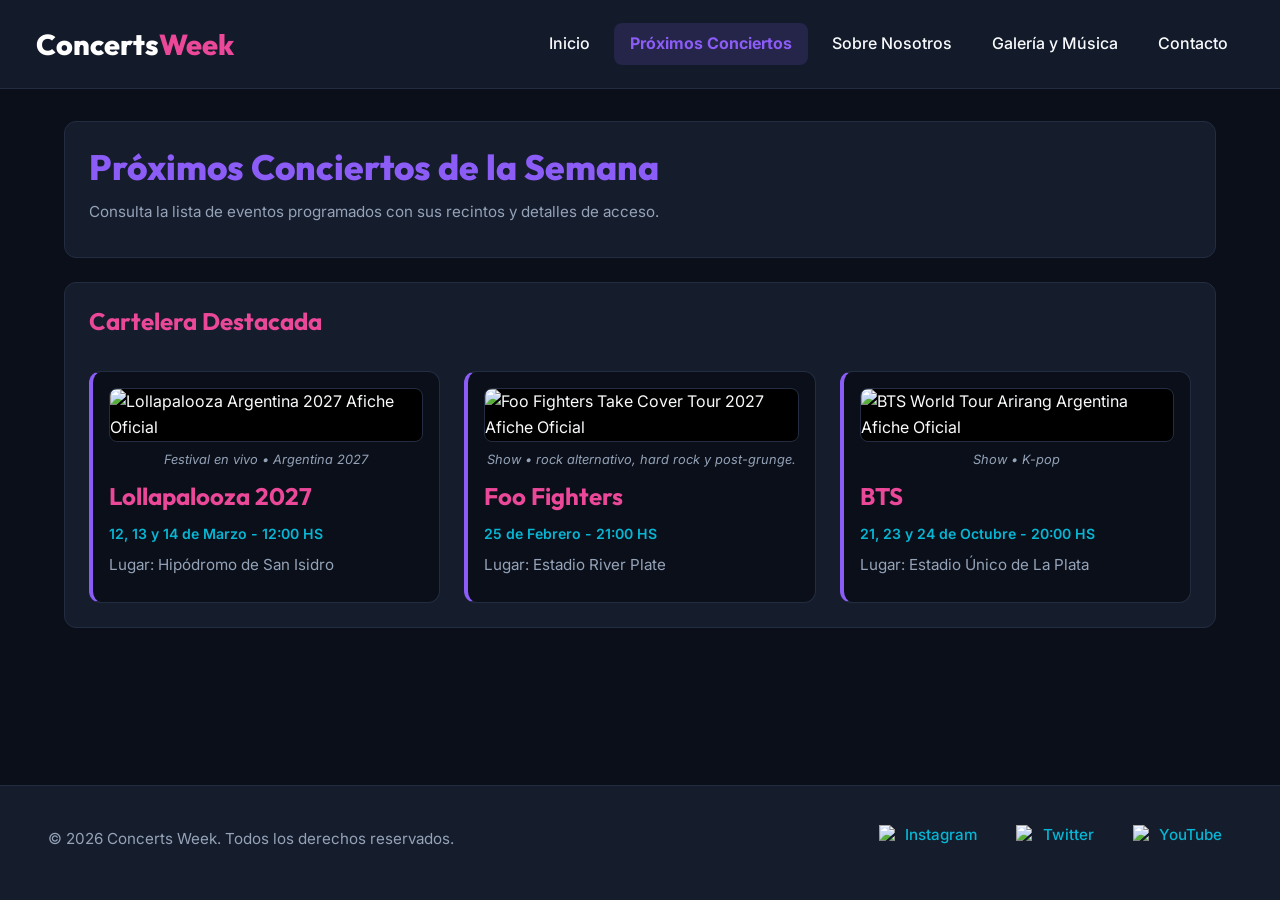
==== pages/conciertos.html @ 482550b6 "feat: add bootstrap navbar with responsive hamburger menu across all pages" ====
<!DOCTYPE html>
<html lang="es">
<head>
    <meta charset="UTF-8">
    <meta name="viewport" content="width=device-width, initial-scale=1.0">
    <title>Concerts Week | Próximos Conciertos</title>
    <!-- Google Fonts -->
    <link rel="preconnect" href="https://fonts.googleapis.com">
    <link rel="preconnect" href="https://fonts.gstatic.com" crossorigin>
    <link href="https://fonts.googleapis.com/css2?family=Inter:wght@300;400;500;600&family=Outfit:wght@600;700;800&display=swap" rel="stylesheet">
    <!-- Bootstrap 5 CSS via CDN -->
    <link href="https://cdn.jsdelivr.net/npm/bootstrap@5.3.3/dist/css/bootstrap.min.css" rel="stylesheet" integrity="sha384-QWTKZyjpPEjISv5WaRU9OFeRpok6YctnYmDr5pNlyT2bRjXh0JMhjY6hW+ALEwIH" crossorigin="anonymous">
    <!-- Hoja de Estilos Externa Personalizada -->
    <link rel="stylesheet" href="../styles/styles.css">
</head>
<body>

    <!-- NAVBAR DE BOOTSTRAP CON MENÚ HAMBURGUESA -->
    <header>
        <nav class="navbar navbar-expand-lg navbar-custom">
            <div class="container-fluid max-w-7xl">
                <a class="navbar-brand brand-title" href="../index.html">Concerts<span class="brand-accent">Week</span></a>
                <button class="navbar-toggler" type="button" data-bs-toggle="collapse" data-bs-target="#navbarMain" aria-controls="navbarMain" aria-expanded="false" aria-label="Toggle navigation">
                    <span class="navbar-toggler-icon"></span>
                </button>
                <div class="collapse navbar-collapse" id="navbarMain">
                    <ul class="navbar-nav ms-auto mb-2 mb-lg-0 gap-2">
                        <li class="nav-item"><a class="nav-link" href="../index.html">Inicio</a></li>
                        <li class="nav-item"><a class="nav-link active-page" href="conciertos.html">Próximos Conciertos</a></li>
                        <li class="nav-item"><a class="nav-link" href="nosotros.html">Sobre Nosotros</a></li>
                        <li class="nav-item"><a class="nav-link" href="galeria.html">Galería y Música</a></li>
                        <li class="nav-item"><a class="nav-link" href="contacto.html">Contacto</a></li>
                    </ul>
                </div>
            </div>
        </nav>
    </header>

    <main class="main-content">
        <section class="content-section">
            <h1>Próximos Conciertos de la Semana</h1>
            <p>Consulta la lista de eventos programados con sus recintos y detalles de acceso.</p>
        </section>

        <section class="content-section">
            <h2>Cartelera Destacada</h2>
            
            <section class="row g-4 mt-1">
                <!-- TARJETA 1: LOLLAPALOOZA ARGENTINA 2027 -->
                <article class="col-12 col-md-4">
                    <section class="card-interactive">
                        <figure class="concert-card-figure">
                            <img src="https://images.unsplash.com/photo-1514525253161-7a46d19cd819?w=800" alt="Lollapalooza Argentina 2027 Afiche Oficial" class="concert-card-image">
                            <figcaption class="concert-card-caption">Festival en vivo • Argentina 2027</figcaption>
                        </figure>
                        <h2>Lollapalooza 2027</h2>
                        <p class="concert-info">12, 13 y 14 de Marzo - 12:00 HS</p>
                        <p>Lugar: Hipódromo de San Isidro</p>
                    </section>
                </article>

                <!-- TARJETA 2: FOO FIGHTERS TAKE COVER TOUR -->
                <article class="col-12 col-md-4">
                    <section class="card-interactive">
                        <figure class="concert-card-figure">
                            <img src="https://images.unsplash.com/photo-1470225620780-dba8ba36b745?w=800" alt="Foo Fighters Take Cover Tour 2027 Afiche Oficial" class="concert-card-image">
                            <figcaption class="concert-card-caption">Show • rock alternativo, hard rock y post-grunge.</figcaption>
                        </figure>
                        <h2>Foo Fighters</h2>
                        <p class="concert-info">25 de Febrero - 21:00 HS</p>
                        <p>Lugar: Estadio River Plate</p>
                    </section>
                </article>

                <!-- TARJETA 3: BTS WORLD TOUR ARIRANG -->
                <article class="col-12 col-md-4">
                    <section class="card-interactive">
                        <figure class="concert-card-figure">
                            <img src="https://images.unsplash.com/photo-1459749411175-04bf5292ceea?w=800" alt="BTS World Tour Arirang Argentina Afiche Oficial" class="concert-card-image">
                            <figcaption class="concert-card-caption">Show • K-pop</figcaption>
                        </figure>
                        <h2>BTS</h2>
                        <p class="concert-info">21, 23 y 24 de Octubre - 20:00 HS</p>
                        <p>Lugar: Estadio Único de La Plata</p>
                    </section>
                </article>
            </section>
        </section>
    </main>

    <footer class="main-footer">
        <p>&copy; 2026 Concerts Week. Todos los derechos reservados.</p>
        <nav class="footer-nav">
            <ul class="footer-list">
                <li>
                    <a href="https://instagram.com" target="_blank" rel="noopener noreferrer" class="social-link">
                        <img src="https://cdn-icons-png.flaticon.com/512/174/174855.png" alt="Icono de Instagram" class="social-icon">
                        Instagram
                    </a>
                </li>
                <li>
                    <a href="https://twitter.com" target="_blank" rel="noopener noreferrer" class="social-link">
                        <img src="https://cdn-icons-png.flaticon.com/512/5968/5968958.png" alt="Icono de Twitter / X" class="social-icon">
                        Twitter
                    </a>
                </li>
                <li>
                    <a href="https://youtube.com" target="_blank" rel="noopener noreferrer" class="social-link">
                        <img src="https://cdn-icons-png.flaticon.com/512/1384/1384060.png" alt="Icono de YouTube" class="social-icon">
                        YouTube
                    </a>
                </li>
            </ul>
        </nav>
    </footer>

    <!-- Bootstrap 5 JS Bundle via CDN -->
    <script src="https://cdn.jsdelivr.net/npm/bootstrap@5.3.3/dist/js/bootstrap.bundle.min.js" integrity="sha384-YvpcrYf0tY3lHB60NNkmXc5s9fDVZLESaAA55NDzOxhy9GkcIdslK1eN7N6jIeHz" crossorigin="anonymous"></script>
</body>
</html>
---- styles/styles.css ----
/* ==========================================================================
   1. RESETEO GLOBAL Y VARIABLES DE PALETA PROPIA
   ========================================================================== */
* {
  margin: 0;
  padding: 0;
  box-sizing: border-box;
}

:root {
  /* Paleta Nocturna (Nightlife) */
  --color-bg-primary: #0b0f19;       /* Fondo oscuro principal */
  --color-bg-card: #151c2c;          /* Fondo para tarjetas e islas */
  --color-border: #232d42;           /* Color de bordes */
  
  /* Acentos Neón */
  --color-primary: #8b5cf6;          /* Violeta Neón */
  --color-secondary: #ec4899;        /* Rosa Neón */
  --color-accent: #06b6d4;           /* Cían Neón */

  /* Textos */
  --color-text-main: #f8fafc;        /* Texto principal */
  --color-text-muted: #94a3b8;       /* Texto secundario */
  --color-text-white: #ffffff;

  /* Tipografías de Google Fonts */
  --font-heading: 'Outfit', 'Segoe UI', sans-serif;
  --font-body: 'Inter', 'Helvetica Neue', sans-serif;
}

/* ==========================================================================
   2. ESTILOS BASE Y JERARQUÍA TIPOGRÁFICA (SÓLO H1 Y H2)
   ========================================================================== */
body {
  background-color: var(--color-bg-primary) !important;
  color: var(--color-text-main) !important;
  font-family: var(--font-body);
  font-size: 1rem;
  line-height: 1.6;
  min-height: 100vh;
  display: flex;
  flex-direction: column;
}

h1, h2 {
  font-family: var(--font-heading);
  color: var(--color-text-white);
  line-height: 1.2;
}

h1 {
  font-size: 2.2rem;
  font-weight: 800;
  color: var(--color-primary);
  margin-bottom: 0.75rem;
}

h2 {
  font-size: 1.5rem;
  font-weight: 700;
  color: var(--color-secondary);
  margin-bottom: 0.75rem;
}

p {
  color: var(--color-text-muted);
  font-size: 0.95rem;
  margin-bottom: 0.5rem;
}

/* ==========================================================================
   3. ESTADOS INTERACTIVOS PROPIOS (:HOVER, :FOCUS, :ACTIVE Y TRANSICIONES)
   ========================================================================== */
a {
  color: var(--color-accent);
  text-decoration: none;
  transition: color 0.3s ease, background-color 0.3s ease, transform 0.2s ease, box-shadow 0.3s ease;
}

a:hover {
  color: var(--color-secondary);
}

a:focus-visible {
  outline: 2px solid var(--color-accent);
  outline-offset: 3px;
  border-radius: 4px;
}

a:active {
  transform: scale(0.97);
}

.btn-custom,
.card-interactive,
.nav-link,
.form-input,
.form-textarea {
  transition: all 0.3s ease-in-out;
}

/* ==========================================================================
   4. ADAPTACIÓN DE NAVBAR DE BOOTSTRAP A LA PALETA DEL SITIO
   ========================================================================== */
.navbar-custom {
  background-color: rgba(21, 28, 44, 0.95) !important;
  backdrop-filter: blur(8px);
  border-bottom: 1px solid var(--color-border);
  padding: 1rem 1.5rem;
}

.brand-title {
  font-family: var(--font-heading);
  font-size: 1.8rem;
  font-weight: 800;
  color: var(--color-text-white);
}

.brand-accent {
  color: var(--color-secondary);
}

.navbar-toggler {
  border-color: var(--color-border) !important;
  background-color: var(--color-bg-primary) !important;
  transition: transform 0.2s ease, border-color 0.3s ease;
}

.navbar-toggler:hover {
  border-color: var(--color-primary) !important;
}

.navbar-toggler:focus {
  box-shadow: 0 0 0 0.25rem rgba(139, 92, 246, 0.4) !important;
}

.navbar-toggler-icon {
  filter: invert(1);
}

.navbar-custom .nav-link {
  color: var(--color-text-main) !important;
  font-weight: 500;
  padding: 0.5rem 1rem !important;
  border-radius: 8px;
}

.navbar-custom .nav-link:hover {
  color: var(--color-primary) !important;
  background-color: var(--color-border);
}

.navbar-custom .nav-link:focus-visible {
  outline: 2px solid var(--color-primary);
}

.navbar-custom .nav-link:active {
  transform: scale(0.95);
}

.navbar-custom .nav-link.active-page {
  color: var(--color-primary) !important;
  background-color: rgba(139, 92, 246, 0.15);
  font-weight: 700;
}

/* ==========================================================================
   5. CARRUSEL DE BOOTSTRAP ESTILO HERO / ESTADIO
   ========================================================================== */
.carousel-hero {
  width: 100%;
  position: relative;
  border-bottom: 1px solid var(--color-border);
}

.carousel-hero .carousel-img {
  height: 65vh;
  min-height: 420px;
  max-height: 680px;
  object-fit: cover;
  filter: brightness(0.82);
}

.carousel-hero-caption {
  position: absolute;
  top: 0;
  bottom: 0;
  left: 0;
  right: 0;
  display: flex;
  flex-direction: column;
  justify-content: center;
  align-items: center;
  text-align: center;
  padding: 2rem 1rem;
  background: linear-gradient(180deg, rgba(11, 15, 25, 0.3) 0%, rgba(11, 15, 25, 0.88) 100%);
  z-index: 10;
}

.hero-display-title {
  font-family: var(--font-heading);
  font-size: calc(2.2rem + 2vw);
  font-weight: 800;
  color: var(--color-text-white);
  letter-spacing: -1px;
  margin-bottom: 0.5rem;
  text-shadow: 0 4px 20px rgba(0, 0, 0, 0.8);
}

.hero-display-subtitle {
  font-size: calc(1rem + 0.5vw);
  color: var(--color-text-main);
  font-weight: 500;
  max-width: 700px;
  margin-bottom: 1.5rem;
  text-shadow: 0 2px 10px rgba(0, 0, 0, 0.9);
}

.carousel-indicators [data-bs-target] {
  width: 35px;
  height: 5px;
  border-radius: 4px;
  background-color: rgba(255, 255, 255, 0.5);
  border: none;
  margin: 0 4px;
}

.carousel-indicators .active {
  background-color: var(--color-secondary) !important;
  width: 45px;
}

.carousel-control-prev-icon,
.carousel-control-next-icon {
  background-color: var(--color-primary);
  border-radius: 50%;
  padding: 1.25rem;
  background-size: 50%;
  box-shadow: 0 4px 12px rgba(0, 0, 0, 0.5);
}

/* ==========================================================================
   6. CONTENEDORES Y TARJETAS CON AFICHES VERTICALES
   ========================================================================== */
.main-content {
  width: 100%;
  max-width: 1200px;
  margin: 0 auto;
  padding: 2rem 1.5rem;
  flex: 1;
}

.content-section {
  background-color: var(--color-bg-card);
  border: 1px solid var(--color-border);
  border-radius: 12px;
  padding: 1.5rem;
  margin-bottom: 1.5rem;
}

.card-interactive {
  background-color: var(--color-bg-primary);
  border: 1px solid var(--color-border);
  border-left: 4px solid var(--color-primary);
  padding: 1rem;
  border-radius: 12px;
  height: 100%;
  display: flex;
  flex-direction: column;
  justify-content: space-between;
}

.card-interactive:hover {
  transform: translateY(-5px);
  border-color: var(--color-primary);
  box-shadow: 0 10px 25px rgba(139, 92, 246, 0.3);
}

.card-interactive:active {
  transform: translateY(-1px);
}

.concert-card-figure {
  width: 100%;
  margin-bottom: 0.75rem;
}

/* AFICHE VERTICAL PROPORCIÓN 3:4 ESTILO CARTELERA */
.concert-card-image {
  width: 100%;
  height: 380px;
  object-fit: cover;
  object-position: center;
  background-color: #000000;
  border-radius: 8px;
  border: 1px solid var(--color-border);
  transition: transform 0.4s ease;
}

.card-interactive:hover .concert-card-image {
  transform: scale(1.02);
}

.concert-card-caption {
  font-size: 0.8rem;
  color: var(--color-text-muted);
  font-style: italic;
  text-align: center;
  margin-top: 0.5rem;
}

.concert-info {
  color: var(--color-accent);
  font-weight: 600;
  font-size: 0.88rem;
}

/* ==========================================================================
   7. FORMULARIOS Y BOTONES PROPIOS
   ========================================================================== */
.form-input,
.form-textarea {
  width: 100%;
  padding: 0.75rem 1rem;
  background-color: var(--color-bg-primary);
  border: 1px solid var(--color-border);
  border-radius: 8px;
  color: var(--color-text-main);
  font-family: var(--font-body);
  font-size: 0.95rem;
}

.form-input:hover,
.form-textarea:hover {
  border-color: var(--color-accent);
}

.form-input:focus,
.form-textarea:focus {
  outline: none;
  border-color: var(--color-primary);
  box-shadow: 0 0 0 3px rgba(139, 92, 246, 0.3);
}

.btn-custom {
  display: inline-block;
  padding: 0.85rem 2rem;
  background: linear-gradient(135deg, var(--color-primary), var(--color-secondary));
  color: var(--color-text-white) !important;
  border: none;
  border-radius: 30px;
  font-family: var(--font-heading);
  font-weight: 700;
  font-size: 1.05rem;
  cursor: pointer;
  text-align: center;
  box-shadow: 0 4px 15px rgba(139, 92, 246, 0.3);
}

.btn-custom:hover {
  opacity: 0.95;
  transform: translateY(-2px);
  box-shadow: 0 8px 22px rgba(236, 72, 153, 0.45);
}

.btn-custom:focus-visible {
  outline: 3px solid var(--color-accent);
}

.btn-custom:active {
  transform: translateY(0);
}

/* ==========================================================================
   8. PIE DE PÁGINA (FOOTER)
   ========================================================================== */
.main-footer {
  background-color: var(--color-bg-card);
  border-top: 1px solid var(--color-border);
  padding: 1.5rem 1rem;
  display: flex;
  flex-direction: column;
  align-items: center;
  gap: 1rem;
  text-align: center;
}

.footer-nav .footer-list {
  list-style: none;
  display: flex;
  gap: 1.25rem;
  align-items: center;
}

.social-link {
  display: flex;
  align-items: center;
  gap: 0.4rem;
  font-weight: 500;
  font-size: 0.95rem;
  padding: 0.3rem 0.6rem;
  border-radius: 6px;
}

.social-link:hover {
  background-color: var(--color-border);
  transform: translateY(-2px);
}

.social-icon {
  width: 20px;
  height: 20px;
  object-fit: contain;
}

@media (min-width: 1024px) {
  .main-footer {
    flex-direction: row;
    justify-content: space-between;
    padding: 2rem 3rem;
  }
}
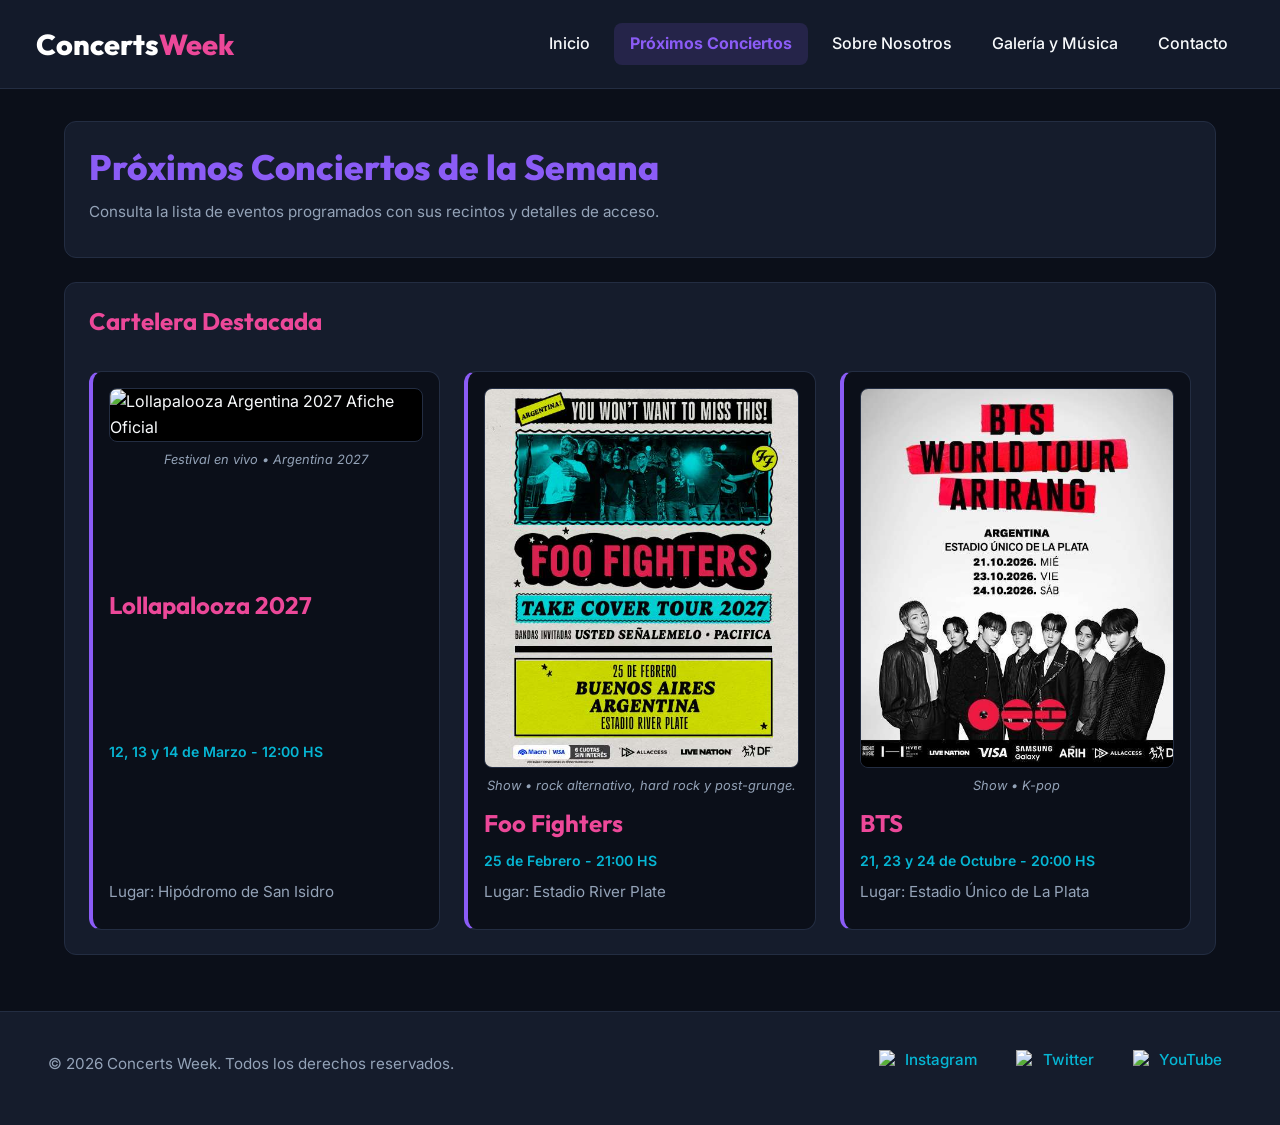
==== commit f4ef8b54: "Actualizar conciertos y corregir etiquetas html" ====
--- a/pages/conciertos.html
+++ b/pages/conciertos.html
@@ -63,7 +63,7 @@
                 <article class="col-12 col-md-4">
                     <section class="card-interactive">
                         <figure class="concert-card-figure">
-                            <img src="https://images.unsplash.com/photo-1470225620780-dba8ba36b745?w=800" alt="Foo Fighters Take Cover Tour 2027 Afiche Oficial" class="concert-card-image">
+                            <img src="../images/foofither.jpg" alt="Foo Fighters Take Cover Tour 2027 Afiche Oficial" class="concert-card-image">
                             <figcaption class="concert-card-caption">Show • rock alternativo, hard rock y post-grunge.</figcaption>
                         </figure>
                         <h2>Foo Fighters</h2>
@@ -76,7 +76,7 @@
                 <article class="col-12 col-md-4">
                     <section class="card-interactive">
                         <figure class="concert-card-figure">
-                            <img src="https://images.unsplash.com/photo-1459749411175-04bf5292ceea?w=800" alt="BTS World Tour Arirang Argentina Afiche Oficial" class="concert-card-image">
+                            <img src="../images/bts.jpeg" alt="BTS World Tour Arirang Argentina Afiche Oficial" class="concert-card-image">
                             <figcaption class="concert-card-caption">Show • K-pop</figcaption>
                         </figure>
                         <h2>BTS</h2>
